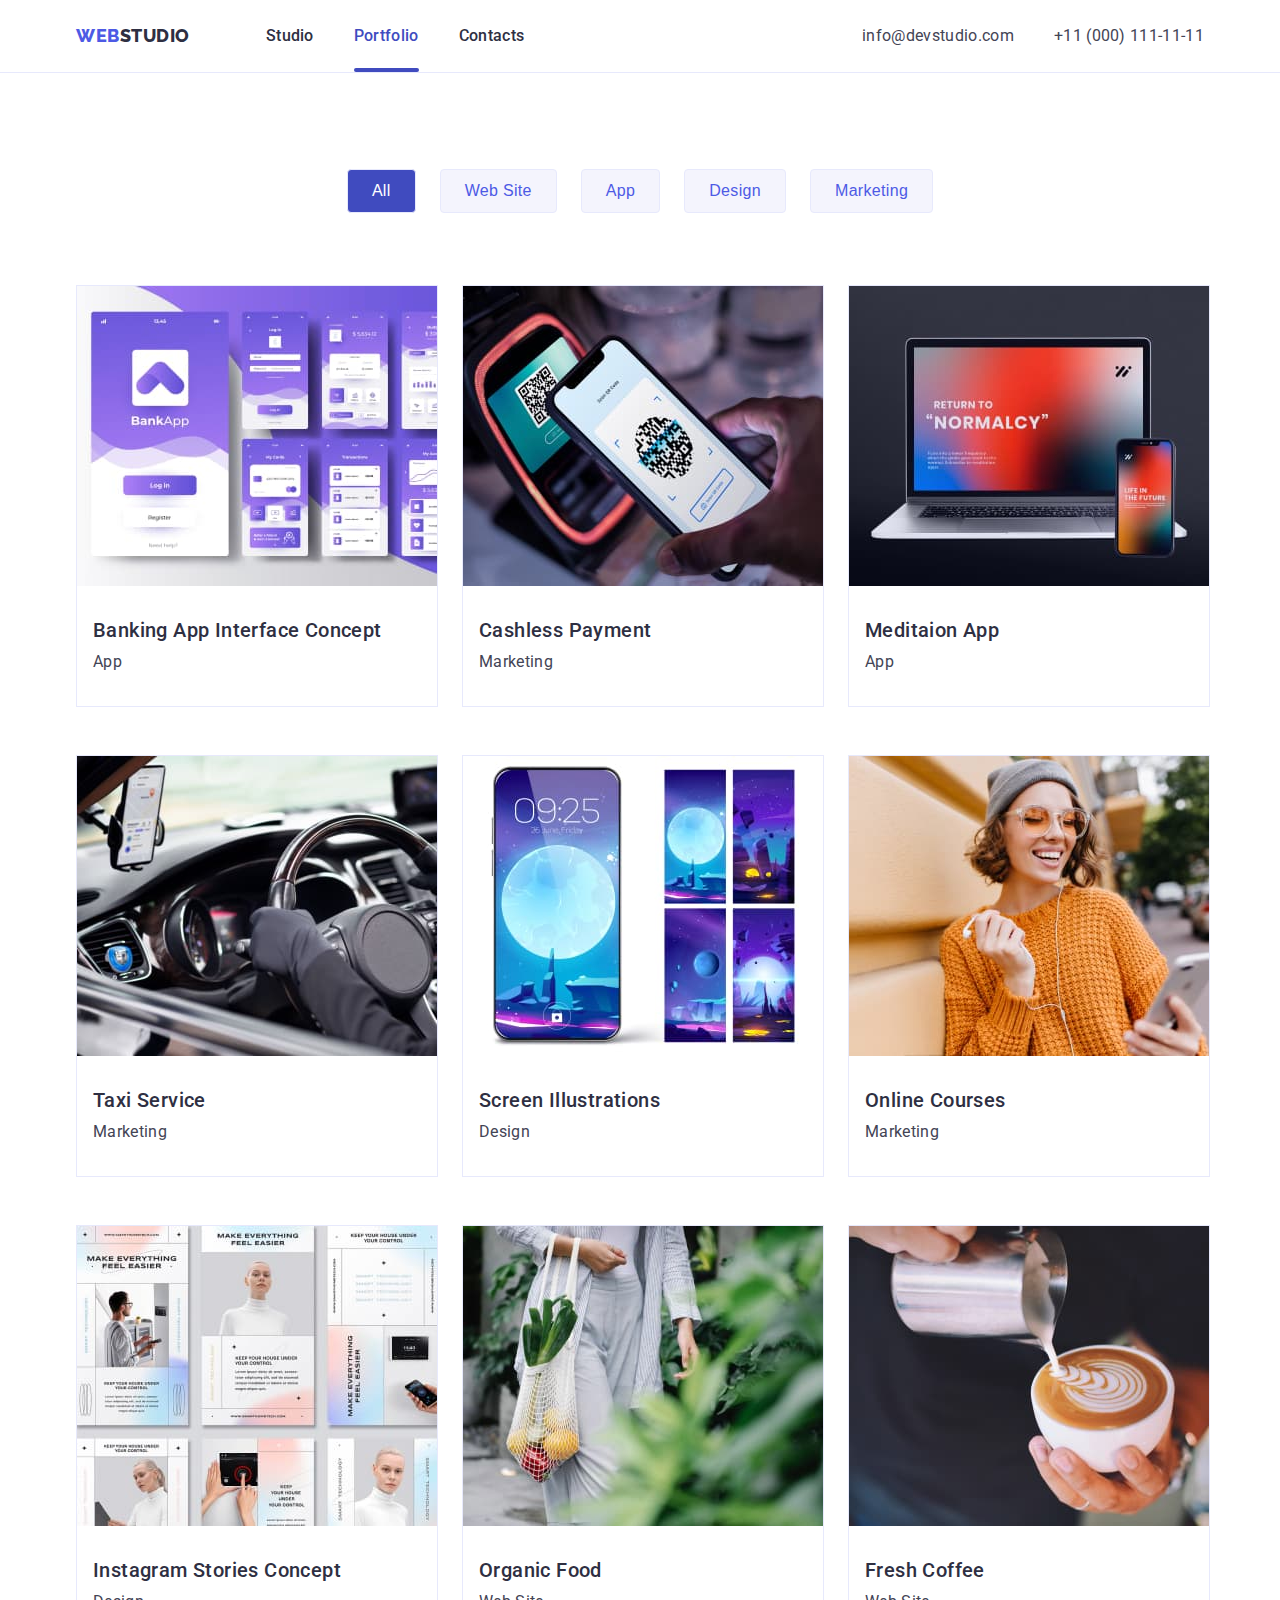
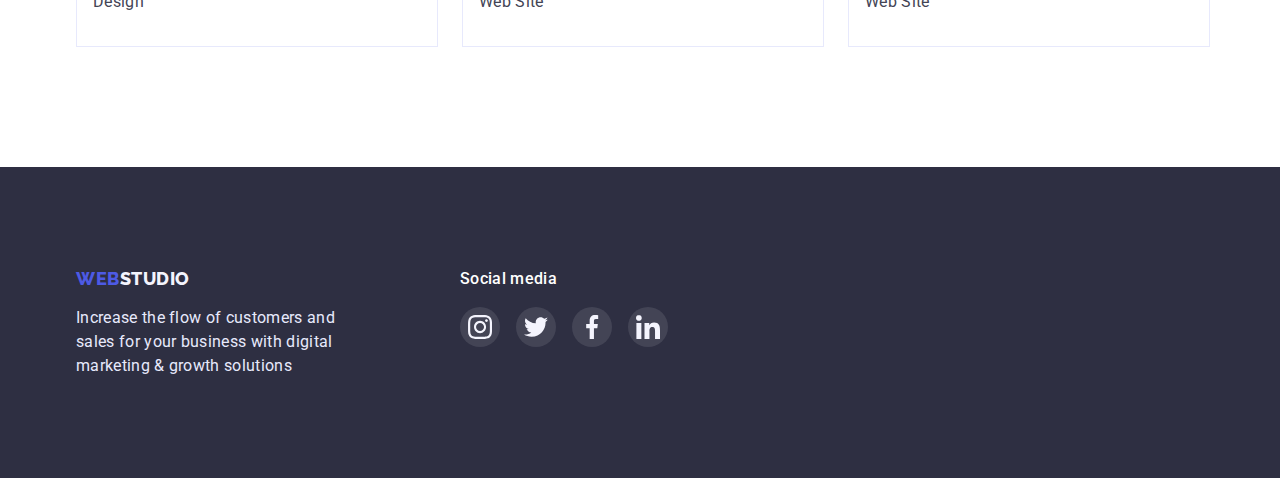
==== portfolio.html @ 8ec4b019 "Initial commit" ====
<!DOCTYPE html>
<html lang="en">
  <head>
    <meta charset="UTF-8" />
    <meta http-equiv="X-UA-Compatible" content="IE=edge" />
    <meta name="viewport" content="width=device-width, initial-scale=1.0" />
    <title>Portfolio</title>
    <link rel="preconnect" href="https://fonts.googleapis.com" />
    <link rel="preconnect" href="https://fonts.gstatic.com" crossorigin />
    <link
      href="https://fonts.googleapis.com/css2?family=Raleway:wght@800&family=Roboto:wght@400;500;700;900&display=swap"
      rel="stylesheet"
    />
    <link
      rel="stylesheet"
      href="https://cdnjs.cloudflare.com/ajax/libs/modern-normalize/1.0.0/modern-normalize.min.css"
      integrity="sha512-ISS7cAi1PEhQ8jnbJpJZMd29NlhNj4AWYyLOSp2CE/CsHxTCu+r+t0D2yoJudVrd0/8fTVPUVDzY5Tvli75u/g=="
      crossorigin="anonymous"
    />
    <link rel="stylesheet" href="./css/styles.css" />
  </head>
  <body>
    <header class="page-header">
      <div class="container container-header">
        <nav class="container-nav">
          <a href="./index.html" class="logo-first link"
            >Web<span class="logo-second link">Studio</span>
          </a>
          <ul class="primary-list primary-nav">
            <li class="list-type list-nav">
              <a href="./index.html" class="menu-nav link">Studio</a>
            </li>
            <li class="list-type list-nav">
              <a href="#" class="menu-nav link link-nav current-link"
                >Portfolio</a
              >
            </li>
            <li class="list-type list-nav">
              <a href="#" class="menu-nav link">Contacts</a>
            </li>
          </ul>
        </nav>
        <address class="address">
          <ul class="primary-list address">
            <li class="list-type add-list">
              <a href="mailto:info@devstudio.com" class="contacts-add link"
                >info@devstudio.com
              </a>
            </li>
            <li class="list-type add-list">
              <a href="tel:+110001111111" class="contacts-add link"
                >+11 (000) 111-11-11</a
              >
            </li>
          </ul>
        </address>
      </div>
    </header>
    <main>
      <section class="section-card">
        <div class="container">
          <h1 class="hidden">Portfolio</h1>
          <ul class="primary-list primary-button">
            <li class="list-type button-element">
              <button type="button" class="filter-btn current-filter">
                All
              </button>
            </li>
            <li class="list-type button-element">
              <button type="button" class="filter-btn">Web Site</button>
            </li>
            <li class="list-type button-element">
              <button type="button" class="filter-btn">App</button>
            </li>
            <li class="list-type button-element">
              <button type="button" class="filter-btn">Design</button>
            </li>
            <li class="list-type button-element">
              <button type="button" class="filter-btn">Marketing</button>
            </li>
          </ul>
          <ul class="primary-list flex-container">
            <li class="list-type flex-element">
              <a href="#" class="apps-card link">
                <div class="image-card">
                  <img
                    src="./images/banking.jpg"
                    alt="Banking App"
                    width="360"
                  />
                  <div class="overlay">
                    <p class="overlay-description">
                      14 Stylish and User-Friendly App Design Concepts · Task
                      Manager App · Calorie Tracker App · Exotic Fruit Ecommerce
                      App · Cloud Storage App
                    </p>
                  </div>
                </div>
                <div class="container-element">
                  <h2 class="team-card">Banking App Interface Concept</h2>
                  <p class="description team-description">App</p>
                </div>
              </a>
            </li>
            <li class="list-type flex-element">
              <a href="#" class="apps-card link">
                <div class="image-card">
                  <img src="./images/payment.jpg" alt="Paing" width="360" />
                  <div class="overlay">
                    <p class="overlay-description">
                      14 Stylish and User-Friendly App Design Concepts · Task
                      Manager App · Calorie Tracker App · Exotic Fruit Ecommerce
                      App · Cloud Storage App
                    </p>
                  </div>
                </div>
                <div class="container-element">
                  <h2 class="team-card">Cashless Payment</h2>
                  <p class="description team-description">Marketing</p>
                </div>
              </a>
            </li>
            <li class="list-type flex-element">
              <a href="#" class="apps-card link">
                <div class="image-card">
                  <img
                    src="./images/meditaion.jpg"
                    alt="Return to Normalcy"
                    width="360"
                  />
                  <div class="overlay">
                    <p class="overlay-description">
                      14 Stylish and User-Friendly App Design Concepts · Task
                      Manager App · Calorie Tracker App · Exotic Fruit Ecommerce
                      App · Cloud Storage App
                    </p>
                  </div>
                </div>
                <div class="container-element">
                  <h2 class="team-card">Meditaion App</h2>
                  <p class="description team-description">App</p>
                </div>
              </a>
            </li>
            <li class="list-type flex-element">
              <a href="#" class="apps-card link">
                <div class="image-card">
                  <img src="./images/taxi.jpg" alt="Driver" width="360" />
                  <div class="overlay">
                    <p class="overlay-description">
                      14 Stylish and User-Friendly App Design Concepts · Task
                      Manager App · Calorie Tracker App · Exotic Fruit Ecommerce
                      App · Cloud Storage App
                    </p>
                  </div>
                </div>
                <div class="container-element">
                  <h2 class="team-card">Taxi Service</h2>
                  <p class="description team-description">Marketing</p>
                </div></a
              >
            </li>
            <li class="list-type flex-element">
              <a href="#" class="apps-card link">
                <div class="image-card">
                  <img
                    src="./images/illustration.jpg"
                    alt="Screen on smartphone"
                    width="360"
                  />
                  <div class="overlay">
                    <p class="overlay-description">
                      14 Stylish and User-Friendly App Design Concepts · Task
                      Manager App · Calorie Tracker App · Exotic Fruit Ecommerce
                      App · Cloud Storage App
                    </p>
                  </div>
                </div>
                <div class="container-element">
                  <h2 class="team-card">Screen Illustrations</h2>
                  <p class="description team-description">Design</p>
                </div></a
              >
            </li>
            <li class="list-type flex-element">
              <a href="#" class="apps-card link">
                <div class="image-card">
                  <img
                    src="./images/online.jpg"
                    alt="Online lessons"
                    width="360"
                  />
                  <div class="overlay">
                    <p class="overlay-description">
                      14 Stylish and User-Friendly App Design Concepts · Task
                      Manager App · Calorie Tracker App · Exotic Fruit Ecommerce
                      App · Cloud Storage App
                    </p>
                  </div>
                </div>
                <div class="container-element">
                  <h2 class="team-card">Online Courses</h2>
                  <p class="description team-description">Marketing</p>
                </div></a
              >
            </li>
            <li class="list-type flex-element">
              <a href="#" class="apps-card link">
                <div class="image-card">
                  <img
                    src="./images/doeasy.jpg"
                    alt="Make it easy"
                    width="360"
                  />
                  <div class="overlay">
                    <p class="overlay-description">
                      14 Stylish and User-Friendly App Design Concepts · Task
                      Manager App · Calorie Tracker App · Exotic Fruit Ecommerce
                      App · Cloud Storage App
                    </p>
                  </div>
                </div>
                <div class="container-element">
                  <h2 class="team-card">Instagram Stories Concept</h2>
                  <p class="description team-description">Design</p>
                </div></a
              >
            </li>
            <li class="list-type flex-element">
              <a href="#" class="apps-card link">
                <div class="image-card">
                  <img src="./images/allwhite.jpg" alt="Health" width="360" />
                  <div class="overlay">
                    <p class="overlay-description">
                      14 Stylish and User-Friendly App Design Concepts · Task
                      Manager App · Calorie Tracker App · Exotic Fruit Ecommerce
                      App · Cloud Storage App
                    </p>
                  </div>
                </div>
                <div class="container-element">
                  <h2 class="team-card">Organic Food</h2>
                  <p class="description team-description">Web Site</p>
                </div></a
              >
            </li>
            <li class="list-type flex-element">
              <a href="#" class="apps-card link">
                <div class="image-card">
                  <img src="./images/coffee.jpg" alt="Drinks" width="360" />
                  <div class="overlay">
                    <p class="overlay-description">
                      14 Stylish and User-Friendly App Design Concepts · Task
                      Manager App · Calorie Tracker App · Exotic Fruit Ecommerce
                      App · Cloud Storage App
                    </p>
                  </div>
                </div>
                <div class="container-element">
                  <h2 class="team-card">Fresh Coffee</h2>
                  <p class="description team-description">Web Site</p>
                </div>
              </a>
            </li>
          </ul>
        </div>
      </section>
    </main>
    <footer class="footer">
      <div class="container">
        <ul class="footer-list">
          <div class="footer-title">
            <a href="./index.html" class="logo-first link footer-link"
              >Web<span class="logo-part link">Studio</span></a
            >
            <p class="footer-description">
              Increase the flow of customers and sales for your business with
              digital marketing & growth solutions
            </p>
          </div>
          <div class="social-media">
            <h4 class="footer-text">Social media</h4>
            <ul class="primary-list footer-socials">
              <li class="list-type socials-item">
                <a class="media-link" href="#">
                  <svg class="footer-icon">
                    <use href="./images/icons.svg#icon-instagram"></use>
                  </svg>
                </a>
              </li>
              <li class="list-type socials-item">
                <a class="media-link" href="#">
                  <svg class="footer-icon">
                    <use href="./images/icons.svg#icon-twitter"></use>
                  </svg>
                </a>
              </li>
              <li class="list-type socials-item">
                <a class="media-link" href="#">
                  <svg class="footer-icon">
                    <use href="./images/icons.svg#icon-facebook"></use>
                  </svg>
                </a>
              </li>
              <li class="list-type socials-item">
                <a class="media-link" href="#">
                  <svg class="footer-icon">
                    <use href="./images/icons.svg#icon-linkedin"></use>
                  </svg>
                </a>
              </li>
            </ul>
          </div>
        </ul>
      </div>
    </footer>
  </body>
</html>
---- css/styles.css ----
:root {
  --overlays-shadow-color: #2e2f42;
  --primary-brand: #4d5ae5;
  --pressed-state: #404bbf;
  --title-text-color: #434455;
  --body-color: #ffffff;
  --light-color: #f4f4fd;
  --accent-color: #e7e9fc;
  --modal-color: #fcfcfc;
  --drop-shadow: rgba(0, 0, 0, 0.25);
  --dark-background: rgba(46, 47, 66, 0.7);
  --socials-background: #31d0aa;
  --customers-color: #8e8f99;
  --timing-function: 250ms cubic-bezier(0.4, 0, 0.2, 1);
  --color-overlay: rgba(46, 47, 66, 0.4);
  --modal-close: #000;
}
html {
  box-sizing: border-box;
}
*,
*::before,
*::after {
  box-sizing: inherit;
}
* {
  padding: 0;
  margin: 0;
}
body {
  font-family: "Roboto", sans-serif;
  background-color: var(--body-color);
  line-height: 1.5;
}
h1,
h2,
h3,
h4,
h5,
h6,
p {
  margin: 0;
}
img {
  display: block;
  max-width: 100%;
  height: auto;
}
.primary-list,
.list-type {
  list-style-type: none;
  font-style: normal;
  display: flex;
}
.list-nav {
  display: block;
}
.link {
  text-decoration: none;
}
.logo-first {
  font-family: "Raleway";
  font-weight: 800;
  font-size: 18px;
  line-height: 1.3;
  letter-spacing: 0.03em;
  color: var(--primary-brand);
  text-decoration: none;
  text-transform: uppercase;
}
.logo-second {
  font-family: "Raleway";
  font-weight: 800;
  line-height: 1.3;
  color: var(--overlays-shadow-color);
  text-decoration: none;
  text-transform: uppercase;
}
.page-header {
  border-bottom: 1px solid var(--accent-color);
}
.container {
  width: 100%;
  margin: 0 auto;
  padding: 0px 15px;
  max-width: 1158px;
}
.container-header {
  display: flex;
  align-items: center;
  justify-content: space-between;
}
.container-nav {
  display: flex;
  align-items: center;
}
.primary-nav .list-nav:not(:last-child) {
  margin-right: 40px;
}
.primary-nav {
  margin-left: 76px;
}
.contacts-nav {
  padding-top: 24px;
  padding-bottom: 24px;
}
.address .add-list + .add-list {
  margin-left: 40px;
}

.button-order {
  font-family: inherit;
  font-weight: 500;
  font-size: 16px;
  color: var(--body-color);
  background: var(--primary-brand);
  cursor: pointer;
  border-radius: 4px;
  border: 1px solid var(--primary-brand);
  padding: 16px 32px;
  transition: color var(--timing-function),
    background-color var(--timing-function), box-shadow var(--timing-function);
}
.button-order:hover,
.button-order:focus {
  background-color: var(--pressed-state);
  border: 1px solid var(--pressed-state);
}
.menu-nav {
  font-weight: 500;
  font-size: 16px;
  letter-spacing: 0.02em;
  color: var(--overlays-shadow-color);
  display: block;
  margin-left: auto;
  margin-right: auto;
  padding-top: 24px;
  padding-bottom: 24px;
  transition: var(--timing-function);
}
.menu-nav:hover,
.menu-nav:focus,
.menu-nav:active {
  color: var(--primary-brand);
}
.current-link {
  position: relative;
  accent-color: var(--pressed-state);
  max-width: 66px;
  transition: color var(--timing-function);
}
.current-link {
  color: var(--pressed-state);
}
.current-link:after {
  display: block;
  content: "";
  width: 100%;
  height: 4px;
  background-color: currentColor;
  border-radius: 2px;
  position: absolute;
  bottom: 0;
}
.contacts-add {
  font-weight: 400;
  font-size: 16px;
  letter-spacing: 0.02em;
  color: var(--title-text-color);
  cursor: pointer;
  padding-top: 24px;
  padding-bottom: 24px;
  display: block;
  transition: color var(--timing-function);
}

.contacts-add:hover,
.contacts-add:focus {
  color: var(--primary-brand);
}
.solutions {
  font-weight: 700;
  font-size: 56px;
  max-width: 496px;
  line-height: 1.07;
  letter-spacing: 0.02em;
  color: var(--body-color);
  text-align: center;
  margin-bottom: 48px;
  margin-left: auto;
  margin-right: auto;
  margin-top: auto;
}
.hero {
  background-color: var(--overlays-shadow-color);
  background-image: linear-gradient(
      rgba(46, 47, 66, 0.7),
      rgba(46, 47, 66, 0.7)
    ),
    url("../images/people-office.jpg");
  background-repeat: no-repeat;
  background-size: cover;
  text-align: center;
  padding-bottom: 188px;
  padding-top: 188px;
}
.main-section {
  padding-top: 120px;
}
.internals {
  display: flex;
  align-items: center;
  justify-content: center;
  height: 112px;
  border-radius: 4px;
  background-color: var(--light-color);
  margin-bottom: 8px;
}
.internals-icon {
  width: 60px;
  height: 64px;
}
.main-element {
  display: block;
  width: calc(100% - (3 * 24px) / 4);
  margin-right: 24px;
}
.main-part {
  font-weight: 500;
  font-size: 20px;
  line-height: 1.2;
  letter-spacing: 0.02em;
  color: var(--overlays-shadow-color);
  margin-bottom: 8px;
}
.description {
  font-weight: 400;
  font-size: 16px;
  letter-spacing: 0.02em;
  color: var(--title-text-color);
}
.team-description {
  margin-top: 8px;
  margin-left: 16px;
}
.section-actions {
  padding-top: 120px;
  padding-bottom: 120px;
}
.name-list {
  font-weight: 700;
  font-size: 36px;
  line-height: 1.1;
  letter-spacing: 0.02em;
  color: var(--overlays-shadow-color);
  text-align: center;
  margin-bottom: 72px;
}
.primary-actions .actions-element:not(:last-child) {
  margin-right: 24px;
}
.our-employees {
  padding-top: 120px;
  padding-bottom: 120px;
  background-color: var(--light-color);
}
.team-employees {
  margin: auto;
  text-align: center;
}
.image-card {
  position: relative;
  overflow: hidden;
}
.apps-card:hover .overlay {
  opacity: 1;
  transform: translateY(0);
}
.overlay {
  position: absolute;
  top: 0;
  left: 0;
  width: 100%;
  height: 100%;
  background-color: var(--primary-brand);
  transform: translateY(100%);
  transition: transform var(--timing-function);
  padding: 40px 32px;
}
.overlay-description {
  font-weight: 400;
  font-size: 16px;
  line-height: 1.5;
  letter-spacing: 0.02em;
  color: var(--light-color);
}
.team-card {
  font-weight: 500;
  font-size: 20px;
  line-height: 1.2;
  letter-spacing: 0.02em;
  color: var(--overlays-shadow-color);
  margin-left: 16px;
}
.card-background {
  width: calc((100% - 72px) / 4);
  background-color: var(--body-color);
  border-radius: 0px 0px 4px 4px;
  display: block;
  box-shadow: 0px 1px 6px rgba(46, 47, 66, 0.08),
    0px 1px 1px rgba(46, 47, 66, 0.16), 0px 2px 1px rgba(46, 47, 66, 0.08);
}
.socials-list {
  gap: 24px;
  justify-content: center;
  margin-top: 8px;
}
.socials-item {
  width: 40px;
  height: 40px;
}
.socials-link {
  width: 100%;
  height: 100%;
  display: flex;
  justify-content: center;
  align-items: center;
  background-color: var(--primary-brand);
  border-radius: 50%;
  transition: background-color var(--timing-function);
}
.socials-link:hover,
.socials-link:focus {
  background-color: var(--pressed-state);
}
.socials-icon {
  width: 16px;
  height: 16px;
  fill: var(--light-color);
}
.customers {
  padding-top: 120px;
  padding-bottom: 120px;
}
.customers-list {
  align-items: center;
  gap: 24px;
}
.customers-item {
  flex-basis: calc((100% - 120px) / 6);
  height: 88px;
}
.customers-link {
  display: flex;
  align-items: center;
  justify-content: center;
  height: 88px;
  width: 100%;
  color: var(--customers-color);
  border: 1px solid var(--customers-color);
  border-radius: 4px;
  transition: color var(--timing-function) border-color var(--timing-function);
}
.customers-link:hover,
.customers-link:focus {
  color: var(--pressed-state);
  border-color: 1px solid var(--pressed-state);
}
.customers-icon {
  fill: currentColor;
}
.container-team {
  flex-direction: column;
  justify-content: center;
  align-items: center;
  padding: 32px 16px;
}
.card-description {
  text-align: center;
  margin-top: 8px;
}
.team-cont .card-background:not(:last-child) {
  margin-right: 24px;
}
.apps-card {
  border: 1px solid var(--accent-color);
}
.footer-description {
  font-weight: 400;
  font-size: 16px;
  letter-spacing: 0.02em;
  color: var(--accent-color);
  background-color: var(--overlays-shadow-color);
}
.footer {
  background-color: var(--overlays-shadow-color);
  padding: 100px 0px;
}
.footer-title {
  max-width: 264px;
}
.footer-socials {
  gap: 16px;
  justify-content: center;
}
.media-link {
  width: 100%;
  height: 100%;
  display: flex;
  justify-content: center;
  align-items: center;
  background-color: var(--title-text-color);
  border-radius: 50%;
  transition: background-color var(--timing-function);
}
.media-link:hover,
.media-link:focus {
  background-color: var(--socials-background);
}
.footer-icon {
  width: 24px;
  height: 24px;
  fill: var(--light-color);
}
.footer-link {
  display: block;
  margin-bottom: 16px;
}
.footer-list {
  display: flex;
  gap: 120px;
}
.footer-text {
  font-family: "Roboto";
  font-style: normal;
  font-weight: 500;
  font-size: 16px;
  line-height: 1.5;
  letter-spacing: 0.02em;
  color: var(--body-color);
  margin-top: 0;
  margin-bottom: 16px;
}
.logo-part {
  color: var(--light-color);
  text-transform: uppercase;
}
.filter-btn {
  font-weight: 500;
  font-size: 16px;
  letter-spacing: 0.02em;
  color: var(--primary-brand);
  background-color: var(--light-color);
  cursor: pointer;
  border-radius: 4px;
  border: 1px solid var(--accent-color);
  margin-left: auto;
  margin-right: auto;
  justify-content: center;
  padding: 12px 24px;
  transition: color var(--timing-function),
    background-color var(--timing-function), border-color var(--timing-function),
    box-shadow var(--timing-function);
}
.filter-btn:hover {
  color: var(--body-color);
  background-color: var(--pressed-state);
  border-color: 1px solid var(--accent-color);
  box-shadow: 0px 3px 1px rgba(0, 0, 0, 0.1), 0px 2px 1px rgba(0, 0, 0, 0.08),
    0px 2px 2px rgba(0, 0, 0, 0.12);
}
.filter-btn:focus,
.filter-btn:active {
  color: var(--body-color);
  background-color: var(--pressed-state);
}
.container-element {
  padding: 32px 0px;
}
.primary-button .button-element:not(:last-child) {
  margin-right: 24px;
}
.primary-button {
  justify-content: center;
}
.flex-container {
  display: flex;
  flex-wrap: wrap;
  margin-right: -24px;
  margin-top: 72px;
  margin-bottom: -48px;
}
.flex-element {
  margin-right: 24px;
  margin-bottom: 48px;
}
.flex-element:hover {
  box-shadow: 0px 1px 6px rgba(46, 47, 66, 0.08),
    0px 1px 1px rgba(46, 47, 66, 0.16), 0px 2px 1px rgba(46, 47, 66, 0.08);
}
.flex-element:nth-child(3n) {
  margin-right: 0;
}
.current-filter {
  color: var(--body-color);
  background-color: var(--pressed-state);
  margin: auto;
}
.link-nav {
  color: var(--pressed-state);
}
.section-card {
  padding-top: 96px;
  padding-bottom: 120px;
}
.hidden {
  position: absolute;
  white-space: nowrap;
  width: 1px;
  height: 1px;
  overflow: hidden;
  border: 0;
  padding: 0;
  clip: rect(0 0 0 0);
  clip-path: inset(50%);
  margin: 1px;
}
.backdrop {
  position: fixed;
  display: flex;
  top: 0;
  left: 0;
  width: 100%;
  height: 100%;
  align-items: center;
  justify-content: center;
  z-index: 100;
  background-color: var(--color-overlay);
}
.backdrop.is-hidden {
  visibility: hidden;
  opacity: 0;
  pointer-events: none;
}
.modal {
  position: relative;
  overflow: auto;
  width: 100%;
  height: 100%;
  max-width: 408px;
  max-height: 576px;
  opacity: 1;
  border-radius: 4px;
  background-color: var(--modal-color);
  box-shadow: 0px 1px 1px rgba(0, 0, 0, 0.14), 0px 1px 3px rgba(0, 0, 0, 0.12),
    0px 2px 1px rgba(0, 0, 0, 0.2);
  transition: transform var(--timing-function), opacity var(--timing-function),
    visibility var(--timing-function), backgrund-color var(--timing-function);
}
.modal-close {
  position: absolute;
  top: 24px;
  right: 24px;
  display: flex;
  align-items: center;
  justify-content: center;
  width: 24px;
  height: 24px;
  color: var(--modal-close);
  background-color: var(--accent-color);
  border: 1px solid rgba(0, 0, 0, 0.1);
  border-radius: 50%;
  cursor: pointer;
  transition: background-color var(--timing-function),
    color var(--timing-function);
}
.modal-close:hover {
  background-color: var(--pressed-state);
  color: var(--body-color);
}
.backdrop.is-hidden .modal {
  transform: scale(0);
}
.modal-icon {
  width: 8px;
  height: 8px;
  fill: currentColor;
}
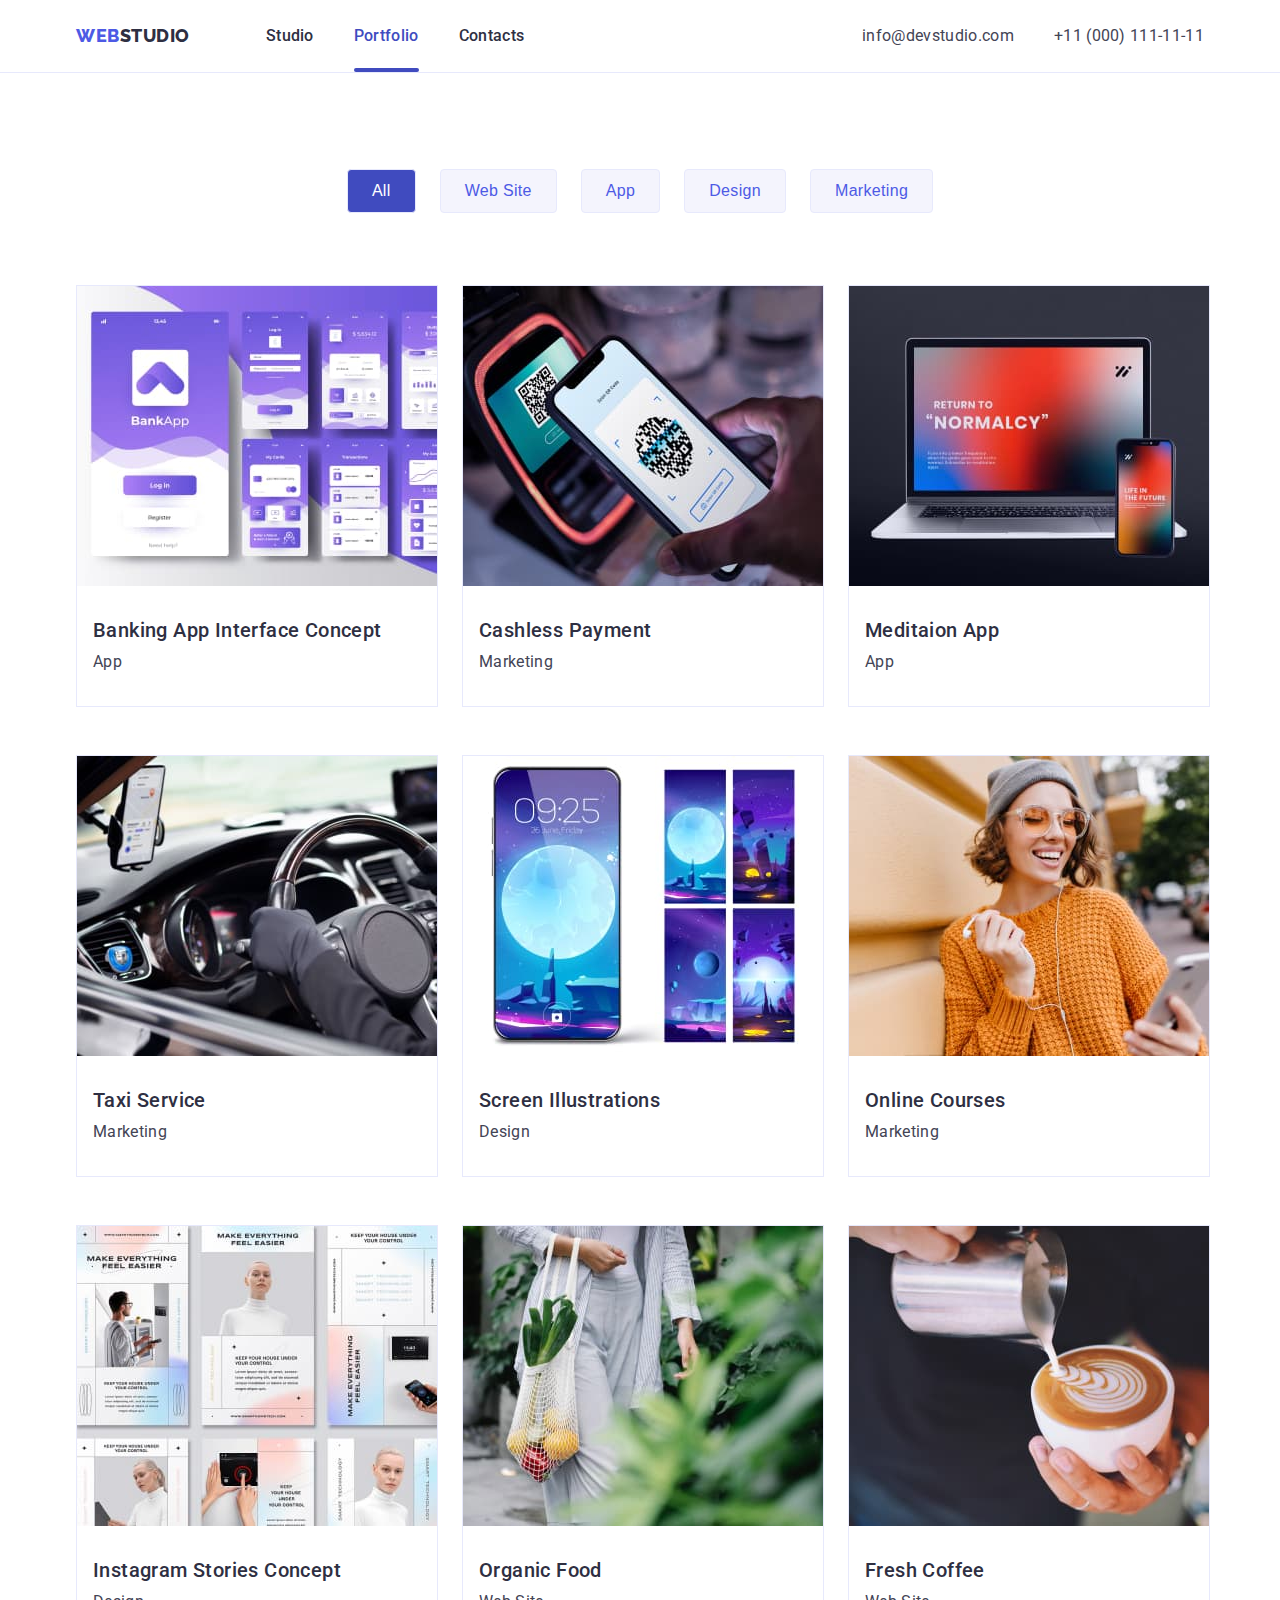
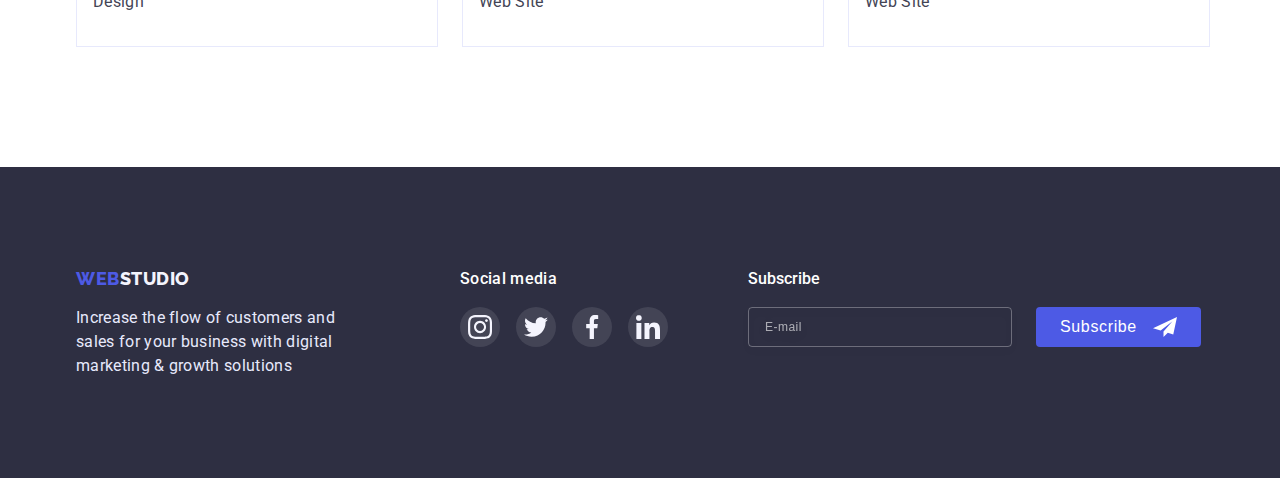
==== commit 6a8766e6: "index fixed" ====
--- a/portfolio.html
+++ b/portfolio.html
@@ -267,7 +267,7 @@
       </section>
     </main>
     <footer class="footer">
-      <div class="container">
+      <div class="container footer-container">
         <ul class="footer-list">
           <div class="footer-title">
             <a href="./index.html" class="logo-first link footer-link"
@@ -284,34 +284,46 @@
               <li class="list-type socials-item">
                 <a class="media-link" href="#">
                   <svg class="footer-icon">
-                    <use href="./images/icons.svg#icon-instagram"></use>
+                    <use href="./icons.svg/icon.svg#icon-instagram"></use>
                   </svg>
                 </a>
               </li>
               <li class="list-type socials-item">
                 <a class="media-link" href="#">
                   <svg class="footer-icon">
-                    <use href="./images/icons.svg#icon-twitter"></use>
+                    <use href="./icons.svg/icon.svg#icon-twitter"></use>
                   </svg>
                 </a>
               </li>
               <li class="list-type socials-item">
                 <a class="media-link" href="#">
                   <svg class="footer-icon">
-                    <use href="./images/icons.svg#icon-facebook"></use>
+                    <use href="./icons.svg/icon.svg#icon-facebook"></use>
                   </svg>
                 </a>
               </li>
               <li class="list-type socials-item">
                 <a class="media-link" href="#">
                   <svg class="footer-icon">
-                    <use href="./images/icons.svg#icon-linkedin"></use>
+                    <use href="./icons.svg/icon.svg#icon-linkedin"></use>
                   </svg>
                 </a>
               </li>
             </ul>
           </div>
         </ul>
+        <div class="subscribe-container">
+          <p class="subtitle">Subscribe</p>
+          <form class="form-footer">
+            <input type="email" class="footer-email" placeholder="E-mail" />
+            <button type="submit" class="subscribe-btn">
+              Subscribe
+              <svg class="subscribe-icon">
+                <use href="./icons.svg/form.svg#icon-frame"></use>
+              </svg>
+            </button>
+          </form>
+        </div>
       </div>
     </footer>
   </body>
--- a/css/styles.css
+++ b/css/styles.css
@@ -14,6 +14,7 @@
   --timing-function: 250ms cubic-bezier(0.4, 0, 0.2, 1);
   --color-overlay: rgba(46, 47, 66, 0.4);
   --modal-close: #000;
+  --checkbox-desc-color: #757575;
 }
 html {
   box-sizing: border-box;
@@ -359,7 +360,7 @@
   color: var(--customers-color);
   border: 1px solid var(--customers-color);
   border-radius: 4px;
-  transition: color var(--timing-function) border-color var(--timing-function);
+  transition: color var(--timing-function), border-color var(--timing-function);
 }
 .customers-link:hover,
 .customers-link:focus {
@@ -386,6 +387,7 @@
   border: 1px solid var(--accent-color);
 }
 .footer-description {
+  max-width: 264px;
   font-weight: 400;
   font-size: 16px;
   letter-spacing: 0.02em;
@@ -441,6 +443,74 @@
   margin-top: 0;
   margin-bottom: 16px;
 }
+.footer-container {
+  display: flex;
+}
+.subscribe-container {
+  margin-left: 80px;
+}
+.subtitle {
+  color: var(--body-color);
+  margin-bottom: 16px;
+  display: block;
+  font-weight: 500;
+  font-size: 16px;
+  line-height: 1.5;
+}
+.form-footer {
+  display: flex;
+  align-items: center;
+  gap: 24px;
+}
+.footer-email {
+  font-size: 14px;
+  line-height: 1.57;
+  letter-spacing: 0.02em;
+  min-width: 264px;
+  height: 40px;
+  padding-left: 16px;
+  color: var(--body-color);
+  border: 1px solid rgba(255, 255, 255, 0.3);
+  border-radius: 4px;
+  outline: none;
+  font-size: 12px;
+  line-height: 2;
+  letter-spacing: 0.04em;
+  filter: drop-shadow(0px 4px 4px rgba(0, 0, 0, 0.15));
+  background-color: transparent;
+  transition: border-color var(--timing-function);
+}
+.footer-email::placeholder {
+  font-size: 12px;
+  line-height: 2;
+  letter-spacing: 0.04em;
+  color: rgba(255, 255, 255, 0.6);
+}
+.subscribe-btn {
+  display: flex;
+  align-items: center;
+  gap: 16px;
+  padding: 8px 24px;
+  font-weight: 500;
+  font-size: 16px;
+  line-height: 1.5;
+  letter-spacing: 0.04em;
+  color: var(--body-color);
+  background-color: var(--primary-brand);
+  border: none;
+  cursor: pointer;
+  border-radius: 4px;
+  transition: background-color var(--timing-function);
+}
+.subscribe-btn:hover,
+.subscribe-btn:focus {
+  background-color: var(--pressed-state);
+}
+.subscribe-icon {
+  width: 24px;
+  height: 24px;
+  fill: currentColor;
+}
 .logo-part {
   color: var(--light-color);
   text-transform: uppercase;
@@ -465,7 +535,7 @@
 .filter-btn:hover {
   color: var(--body-color);
   background-color: var(--pressed-state);
-  border-color: 1px solid var(--accent-color);
+  border-color: 1px solid var(--pressed-state);
   box-shadow: 0px 3px 1px rgba(0, 0, 0, 0.1), 0px 2px 1px rgba(0, 0, 0, 0.08),
     0px 2px 2px rgba(0, 0, 0, 0.12);
 }
@@ -473,6 +543,7 @@
 .filter-btn:active {
   color: var(--body-color);
   background-color: var(--pressed-state);
+  border-color: 1px solid var(--pressed-state);
 }
 .container-element {
   padding: 32px 0px;
@@ -546,9 +617,12 @@
   position: relative;
   overflow: auto;
   width: 100%;
-  height: 100%;
   max-width: 408px;
-  max-height: 576px;
+  padding-top: 72px;
+  padding-left: 24px;
+  padding-right: 24px;
+  padding-bottom: 24px;
+
   opacity: 1;
   border-radius: 4px;
   background-color: var(--modal-color);
@@ -586,3 +660,157 @@
   height: 8px;
   fill: currentColor;
 }
+.modal-form {
+  display: flex;
+  flex-direction: column;
+}
+.form-title {
+  font-weight: 500;
+  font-size: 16px;
+  line-height: 1.5;
+  letter-spacing: 0.02em;
+  text-align: center;
+  margin-bottom: 16px;
+  color: var(--overlays-shadow-color);
+}
+.modal-form-input {
+  width: 100%;
+  height: 40px;
+  border: 1px solid rgba(33, 33, 33, 0.2);
+  color: var(--overlays-shadow-color);
+  border-radius: 4px;
+  padding-left: 42px;
+  transition: border-color var(--timing-function), color var(--timing-function);
+}
+.modal-form-input:focus {
+  outline: none;
+  border-color: var(--primary-brand);
+}
+.modal-form-input:focus + .form-icon {
+  color: var(--primary-brand);
+}
+.modal-form-input:focus + .form-icon-current {
+  color: var(--primary-brand);
+}
+.modal-form-field {
+  display: block;
+  font-weight: 400;
+  font-size: 12px;
+  line-height: 1.17;
+  margin-top: 8px;
+  color: var(--customers-color);
+}
+.input-wrapper {
+  position: relative;
+  display: block;
+  margin-top: 4px;
+}
+.form-icon {
+  position: absolute;
+  top: 50%;
+  left: 16px;
+  transform: translateY(-50%);
+  display: block;
+  width: 18px;
+  height: 24px;
+  fill: currentColor;
+}
+.form-icon-current {
+  position: absolute;
+  top: 50%;
+  left: 16px;
+  transform: translateY(-50%);
+  display: block;
+  width: 18px;
+  height: 18px;
+  fill: currentColor;
+}
+.form-comment {
+  resize: none;
+  width: 100%;
+  height: 120px;
+  padding: 8px 16px;
+  margin-top: 4px;
+  border: 1px solid rgba(33, 33, 33, 0.2);
+  color: var(--overlays-shadow-color);
+  border-radius: 4px;
+  font-weight: 400;
+  font-size: 12px;
+  letter-spacing: 0.04em;
+  line-height: 1.17;
+  outline: none;
+  transition: border-color var(--timing-function), color var(--timing-function);
+}
+.form-comment::placeholder {
+  color: rgba(117, 117, 117, 0.5);
+  font-weight: 400;
+  font-size: 12px;
+  letter-spacing: 0.04em;
+  line-height: 1.17;
+}
+.form-comment:focus {
+  border-color: var(--primary-brand);
+}
+.form-check:checked + .fake-checkbox {
+  background-color: var(--pressed-state);
+  border-color: var(--pressed-state);
+}
+.fake-checkbox {
+  display: flex;
+  align-items: center;
+  justify-content: center;
+  width: 16px;
+  height: 16px;
+  margin-right: 8px;
+  color: var(--light-color);
+  border: 1.25px solid var(--overlays-shadow-color);
+  border-radius: 2px;
+  cursor: pointer;
+  transition: background-color var(--timing-function),
+    border-color var(--timing-function);
+}
+.form-check:checked + .fake-checkbox .checkbox-icon {
+  opacity: 1;
+}
+.checkbox-icon {
+  width: 10px;
+  height: 8px;
+  fill: currentColor;
+  opacity: 0;
+  transition: opacity var(--timing-function);
+}
+.check-desc {
+  display: flex;
+  margin-bottom: 24px;
+  margin-top: 16px;
+}
+.checkbox-desc {
+  align-items: center;
+  font-weight: 400;
+  font-size: 12px;
+  letter-spacing: 0.04em;
+  line-height: 1.17;
+  color: var(--checkbox-desc-color);
+}
+.check-link {
+  color: var(--primary-brand);
+}
+.form-submit {
+  min-width: 169px;
+  align-self: center;
+  padding: 14px 32px;
+  font-weight: 500;
+  font-size: 16px;
+  line-height: 1.5;
+  letter-spacing: 0.04em;
+  color: var(--body-color);
+  background-color: var(--primary-brand);
+  box-shadow: 0px 4px 4px rgba(0, 0, 0, 0.15);
+  border: none;
+  border-radius: 4px;
+  transform: background-color var(--timing-function);
+}
+.form-sumbit:focus,
+.form-submit:hover {
+  background-color: var(--pressed-state);
+}
